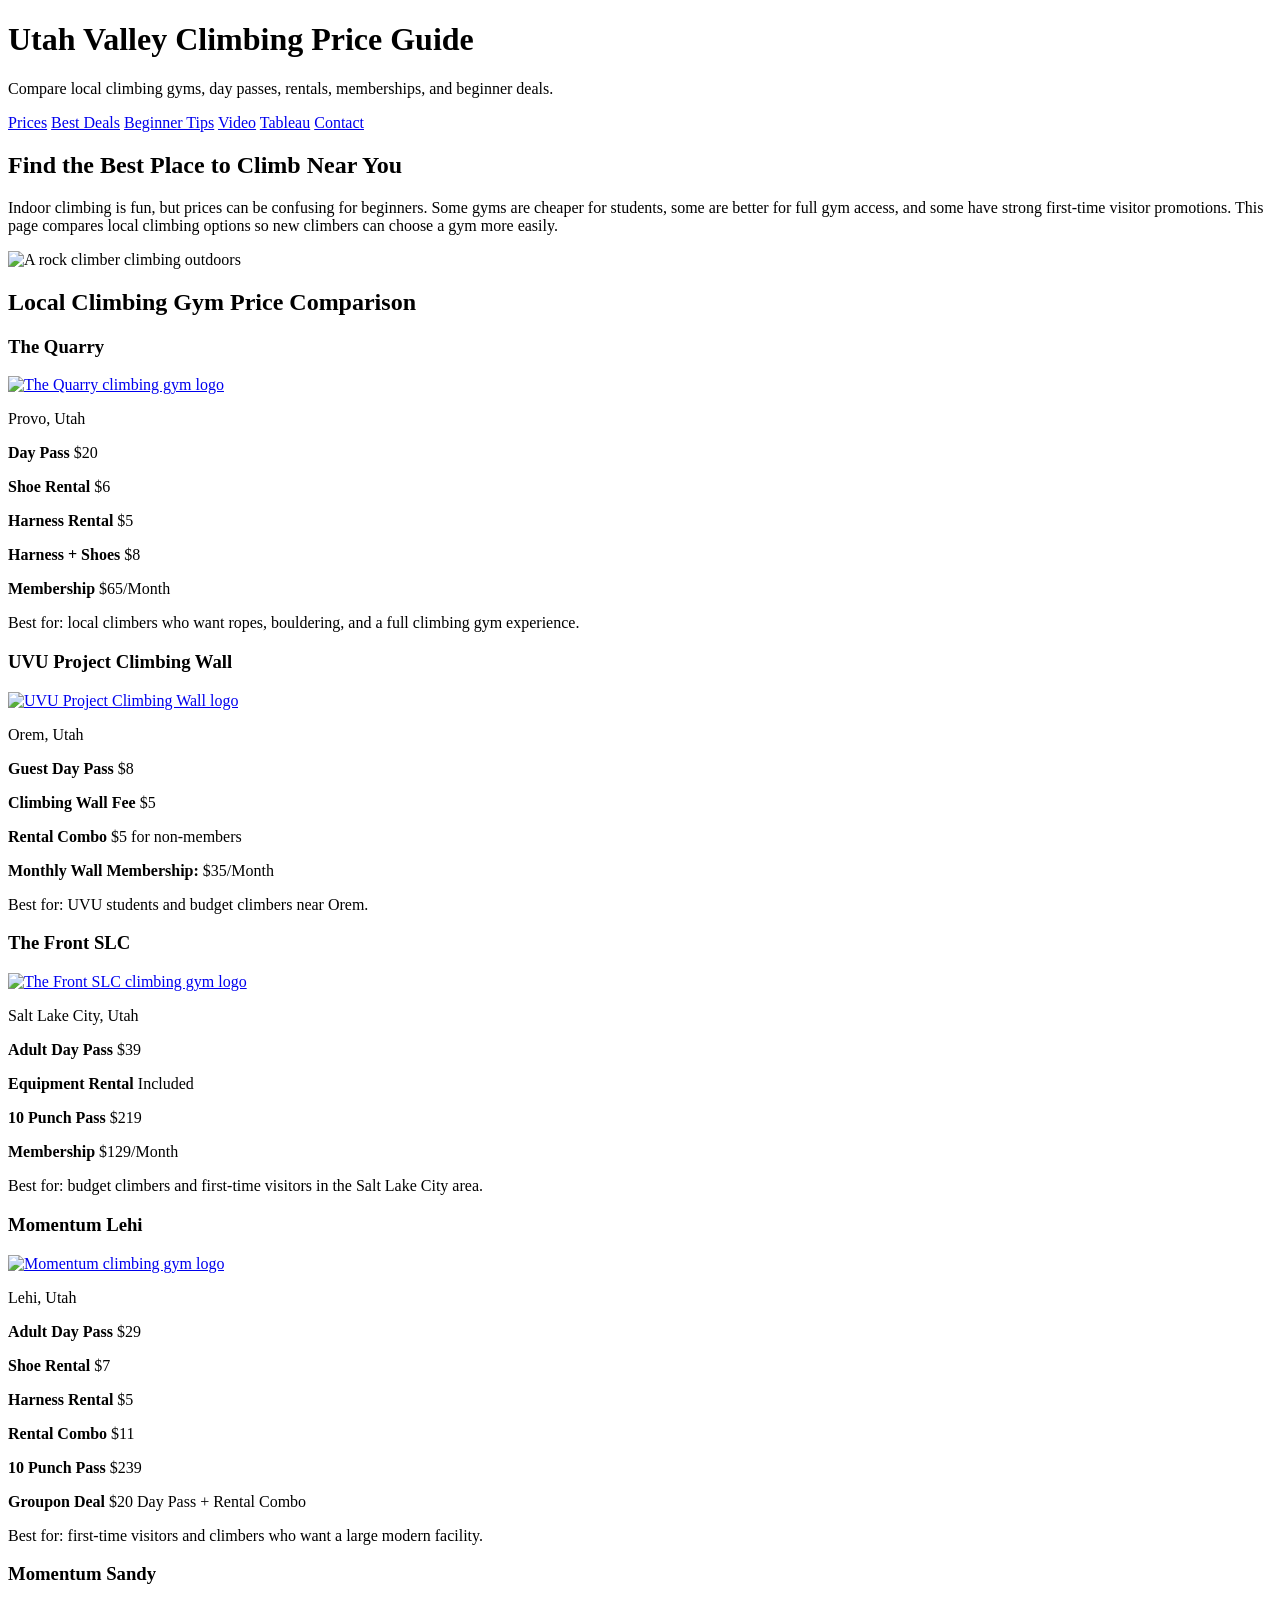
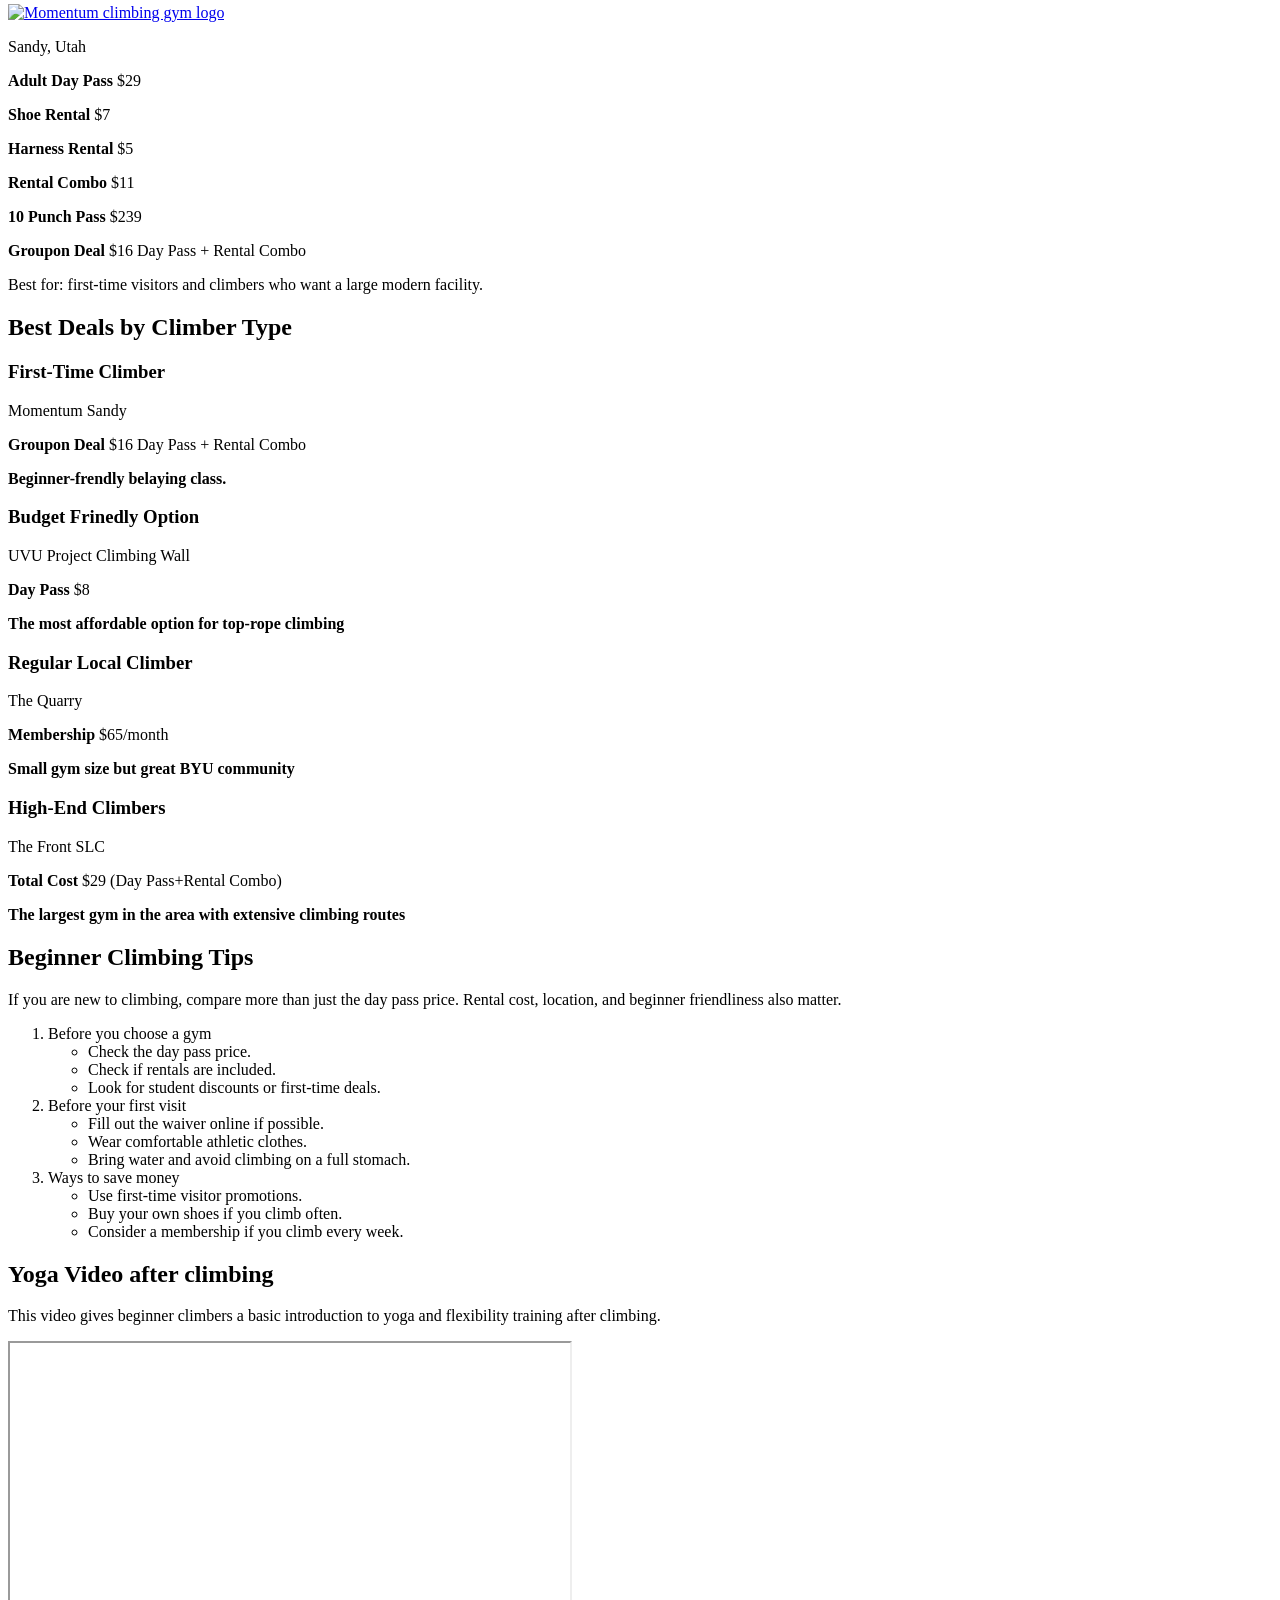
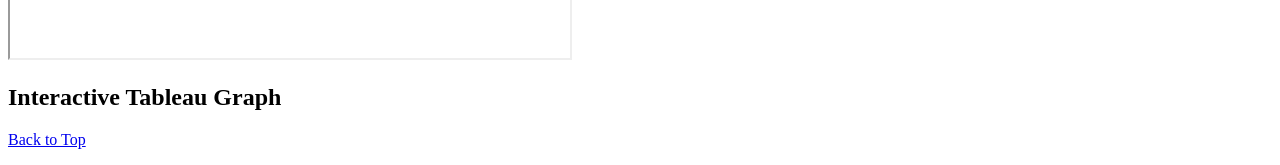
==== index.html @ 1f577024 "Add files via upload" ====
<!DOCTYPE html>
<html lang="en">
<head>
    <meta charset="UTF-8">
    <meta name="viewport" content="width=device-width, initial-scale=1.0">
    <title>Utah Valley Climbing Price Guide</title>
    <link rel="stylesheet" href="../Final Project/style/styles.css">
    <script type="module" src="https://public.tableau.com/javascripts/api/tableau.embedding.3.latest.min.js"></script>
</head>
<body id="top">
    <div class="header">
        <h1>Utah Valley Climbing Price Guide</h1>
        <p>Compare local climbing gyms, day passes, rentals, memberships, and beginner deals.</p>
        <nav>
            <a href="#prices">Prices</a>
            <a href="#deals">Best Deals</a>
            <a href="#tips">Beginner Tips</a>
            <a href="#video">Video</a>
            <a href="#tableau">Tableau</a>
            <a href="../Final Project/html/resume.html" target="_blank">Contact</a>
        </nav>
    </div>

    <div class="intro">
        <h2>Find the Best Place to Climb Near You</h2>
        <p>
            Indoor climbing is fun, but prices can be confusing for beginners. Some gyms are cheaper for students, some are better for full gym access, and some have strong first-time visitor promotions. This page compares local climbing options so new climbers can choose a gym more easily.
        </p>
        <img
            src="../Final Project/images/Climber.jpg"
            alt="A rock climber climbing outdoors"
            class="main-image"
        >
    </div>

    <div class="content-section" id="prices">
        <h2>Local Climbing Gym Price Comparison</h2>
        <div class="gym-grid">
            <div class="gym-card">
                <h3>The Quarry</h3>
                <a href="https://www.thequarry.com/" target="_blank" rel="noopener noreferrer">
                    <img src="images/thequarrylogo.png" alt="The Quarry climbing gym logo" class="gym-image">
                </a>
                <p class="location">Provo, Utah</p>
                <p><strong>Day Pass </strong> $20</p>
                <p><strong>Shoe Rental </strong> $6</p>
                <p><strong>Harness Rental </strong> $5</p>
                <p><strong>Harness + Shoes </strong> $8</p>
                <p><strong>Membership </strong> $65/Month</p>
                <p class="best-for">Best for: local climbers who want ropes, bouldering, and a full climbing gym experience.</p>
            </div>

            <div class="gym-card">
                <h3>UVU Project Climbing Wall</h3>
                <a href="https://www.uvu.edu/oac/climbing/index.html" target="_blank" rel="noopener noreferrer">
                    <img src="images/uvutheprojectlogo.png" alt="UVU Project Climbing Wall logo" class="gym-image">
                </a>
                <p class="location">Orem, Utah</p>
                <p><strong>Guest Day Pass </strong> $8</p>
                <p><strong>Climbing Wall Fee </strong> $5</p>
                <p><strong>Rental Combo </strong> $5 for non-members</p>
                <p><strong>Monthly Wall Membership:</strong> $35/Month</p>
                <p class="best-for">Best for: UVU students and budget climbers near Orem.</p>
            </div>

            
            <div class="gym-card">
                <h3>The Front SLC</h3>
                <a href="https://www.thefrontslc.com/" target="_blank" rel="noopener noreferrer">
                    <img src="images/thefrontlogo.png" alt="The Front SLC climbing gym logo" class="gym-image">
                </a>
                <p class="location">Salt Lake City, Utah</p>
                <p><strong>Adult Day Pass </strong> $39</p>
                <p><strong>Equipment Rental </strong> Included</p>
                <p><strong>10 Punch Pass </strong> $219</p>
                <p><strong>Membership </strong> $129/Month</p>
                <p class="best-for">Best for: budget climbers and first-time visitors in the Salt Lake City area.</p>
            </div>

            <div class="gym-card">
                <h3>Momentum Lehi</h3>
                <a href="https://www.momentumclimbing.com/locations/lehi/" target="_blank" rel="noopener noreferrer">
                    <img src="images/Momentum Logo.png" alt="Momentum climbing gym logo" class="gym-image">
                </a>
                <p class="location">Lehi, Utah</p>
                <p><strong>Adult Day Pass </strong> $29</p>
                <p><strong>Shoe Rental </strong> $7</p>
                <p><strong>Harness Rental </strong> $5</p>
                <p><strong>Rental Combo </strong> $11</p>
                <p><strong>10 Punch Pass </strong> $239</p>
                <p><strong>Groupon Deal </strong> $20 Day Pass + Rental Combo</p>
                <p class="best-for">Best for: first-time visitors and climbers who want a large modern facility.</p>
            </div>

            <div class="gym-card">
                <h3>Momentum Sandy</h3>
                <a href="https://www.momentumclimbing.com/locations/sandy/" target="_blank" rel="noopener noreferrer">
                    <img src="images/Momentum Logo.png" alt="Momentum climbing gym logo" class="gym-image">
                </a>
                <p class="location">Sandy, Utah</p>
                <p><strong>Adult Day Pass </strong> $29</p>
                <p><strong>Shoe Rental </strong> $7</p>
                <p><strong>Harness Rental </strong> $5</p>
                <p><strong>Rental Combo </strong> $11</p>
                <p><strong>10 Punch Pass </strong> $239</p>
                <p><strong>Groupon Deal </strong> $16 Day Pass + Rental Combo</p>
                <p class="best-for">Best for: first-time visitors and climbers who want a large modern facility.</p>
            </div>
        </div>
    </div>

    <div class="content-section" id="deals">
        <h2>Best Deals by Climber Type</h2>
        <div class="deals-grid">
            <div class="gym-card">
                <h3>First-Time Climber</h3>
                <p class="location">Momentum Sandy</p>
                <p><strong>Groupon Deal </strong> $16 Day Pass + Rental Combo</p>
                <p class ="best-for"><strong>Beginner-frendly belaying class.</strong> </p>
            </div>

            <div class="gym-card">
                <h3>Budget Frinedly Option</h3>
                <p class="location">UVU Project Climbing Wall</p>
                <p><strong>Day Pass </strong> $8</p>
                <p class ="best-for"><strong>The most affordable option for top-rope climbing</strong> </p>
            </div>

            <div class="gym-card">
                <h3>Regular Local Climber</h3>
                <p class="location">The Quarry</p>
                <p><strong>Membership </strong> $65/month</p>
                <p class ="best-for"><strong>Small gym size but great BYU community</strong> </p>
            </div>

            <div class="gym-card">
                <h3>High-End Climbers</h3>
                <p class="location">The Front SLC</p>
                <p><strong>Total Cost </strong> $29 (Day Pass+Rental Combo)</p>
                <p class ="best-for"><strong>The largest gym in the area with extensive climbing routes</strong> </p>
            </div>
        </div>
    </div>

    <div class="content-section" id="tips">
        <h2>Beginner Climbing Tips</h2>
        <p>
            If you are new to climbing, compare more than just the day pass price. Rental cost, location, and beginner friendliness also matter.
        </p>
        <ol>
            <li>Before you choose a gym
                <ul>
                    <li>Check the day pass price.</li>
                    <li>Check if rentals are included.</li>
                    <li>Look for student discounts or first-time deals.</li>
                </ul>
            </li>
            <li>Before your first visit
                <ul>
                    <li>Fill out the waiver online if possible.</li>
                    <li>Wear comfortable athletic clothes.</li>
                    <li>Bring water and avoid climbing on a full stomach.</li>
                </ul>
            </li>
            <li>Ways to save money
                <ul>
                    <li>Use first-time visitor promotions.</li>
                    <li>Buy your own shoes if you climb often.</li>
                    <li>Consider a membership if you climb every week.</li>
                </ul>
            </li>
        </ol>
    </div>

    <div class="content-section" id="video">
        <h2>Yoga Video after climbing</h2>
        <p>
            This video gives beginner climbers a basic introduction to yoga and flexibility training after climbing.
        </p>
        <div class="video-box">
            <iframe
                width="560"
                height="315"
                src="https://www.youtube.com/watch?v=6Dem3-OupYQ"
                title="Beginner climbing movement guide"
                allowfullscreen>
            </iframe>
        </div>
    </div>

    <div class="content-section" id="tableau">
        <h2>Interactive Tableau Graph</h2>
        <tableau-viz
            id="tableauViz"
            src="https://public.tableau.com/views/Superstore_embedded_800x800/Overview"
            width="100%"
            height="650"
            toolbar="bottom"
            hide-tabs>
        </tableau-viz>
    </div>
    <div class="footer">
        <p><a href="#top">Back to Top</a></p>
    </div>
</body>
</html>
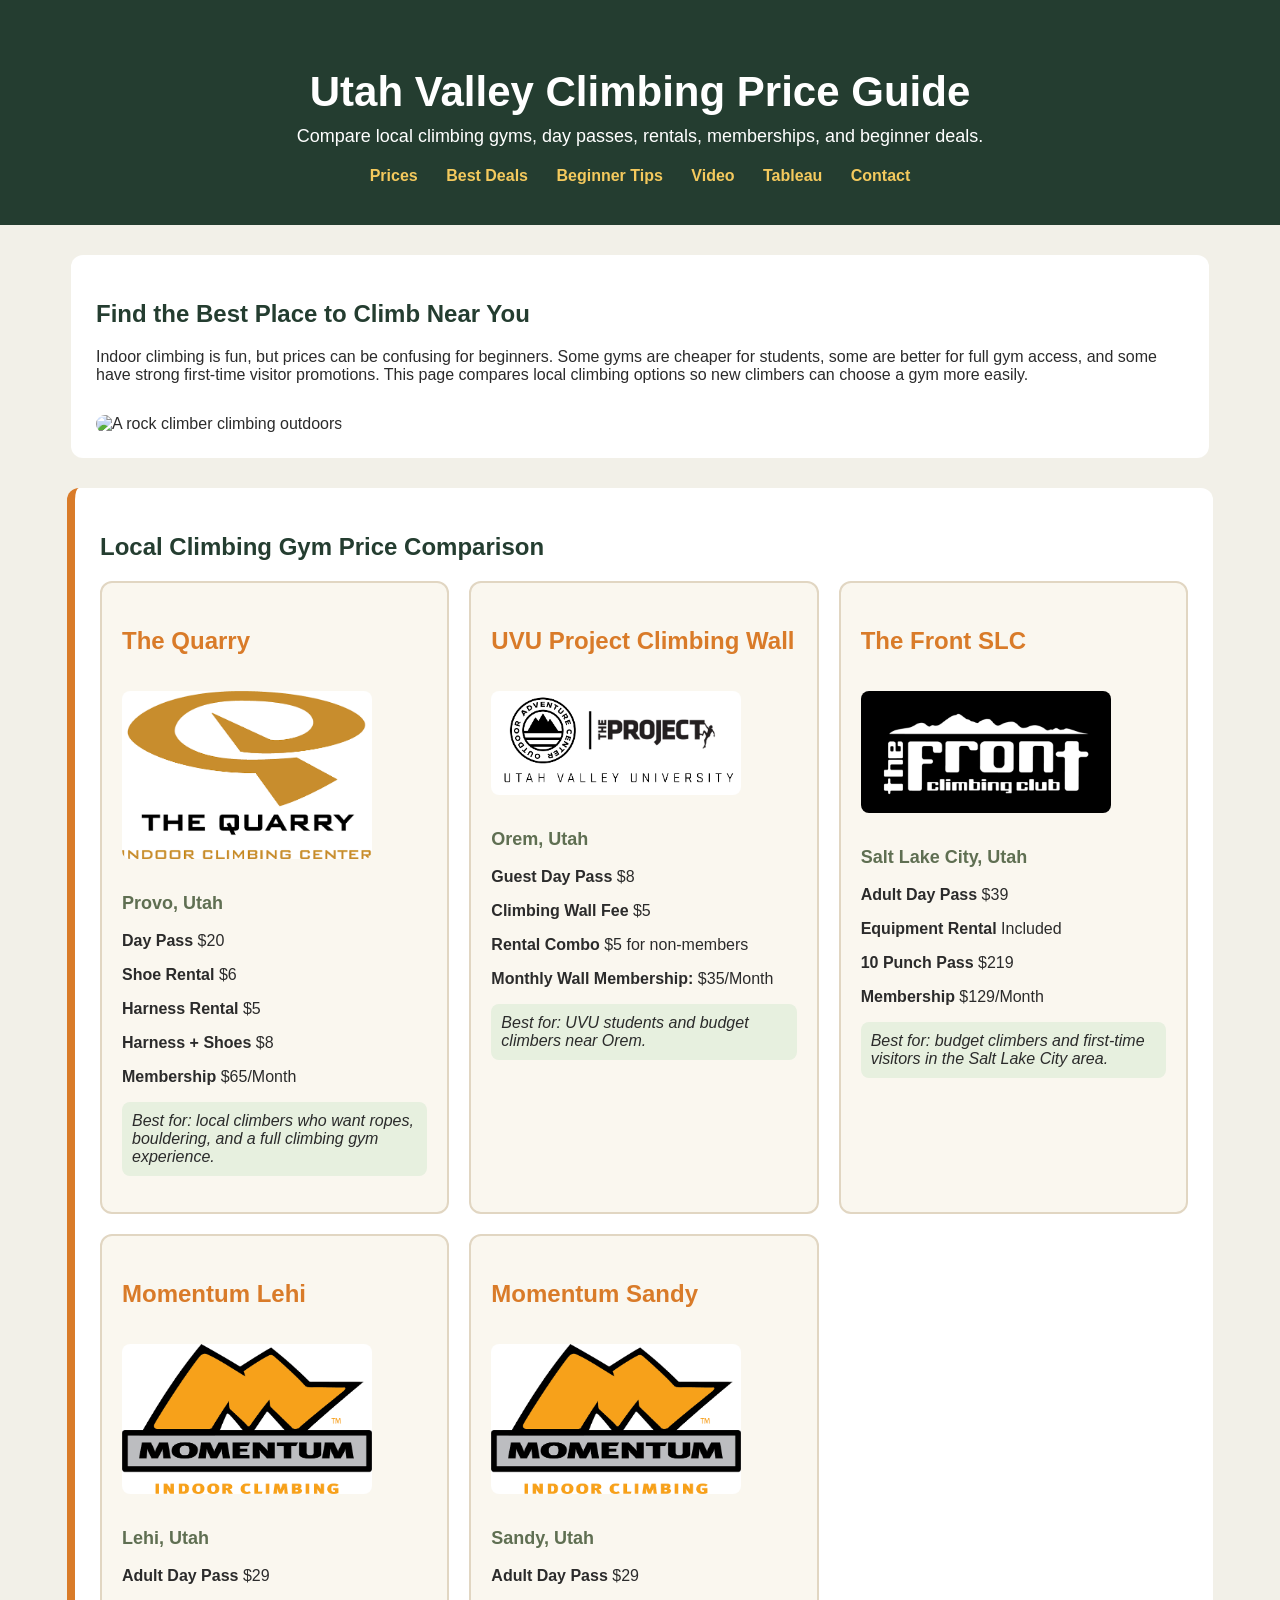
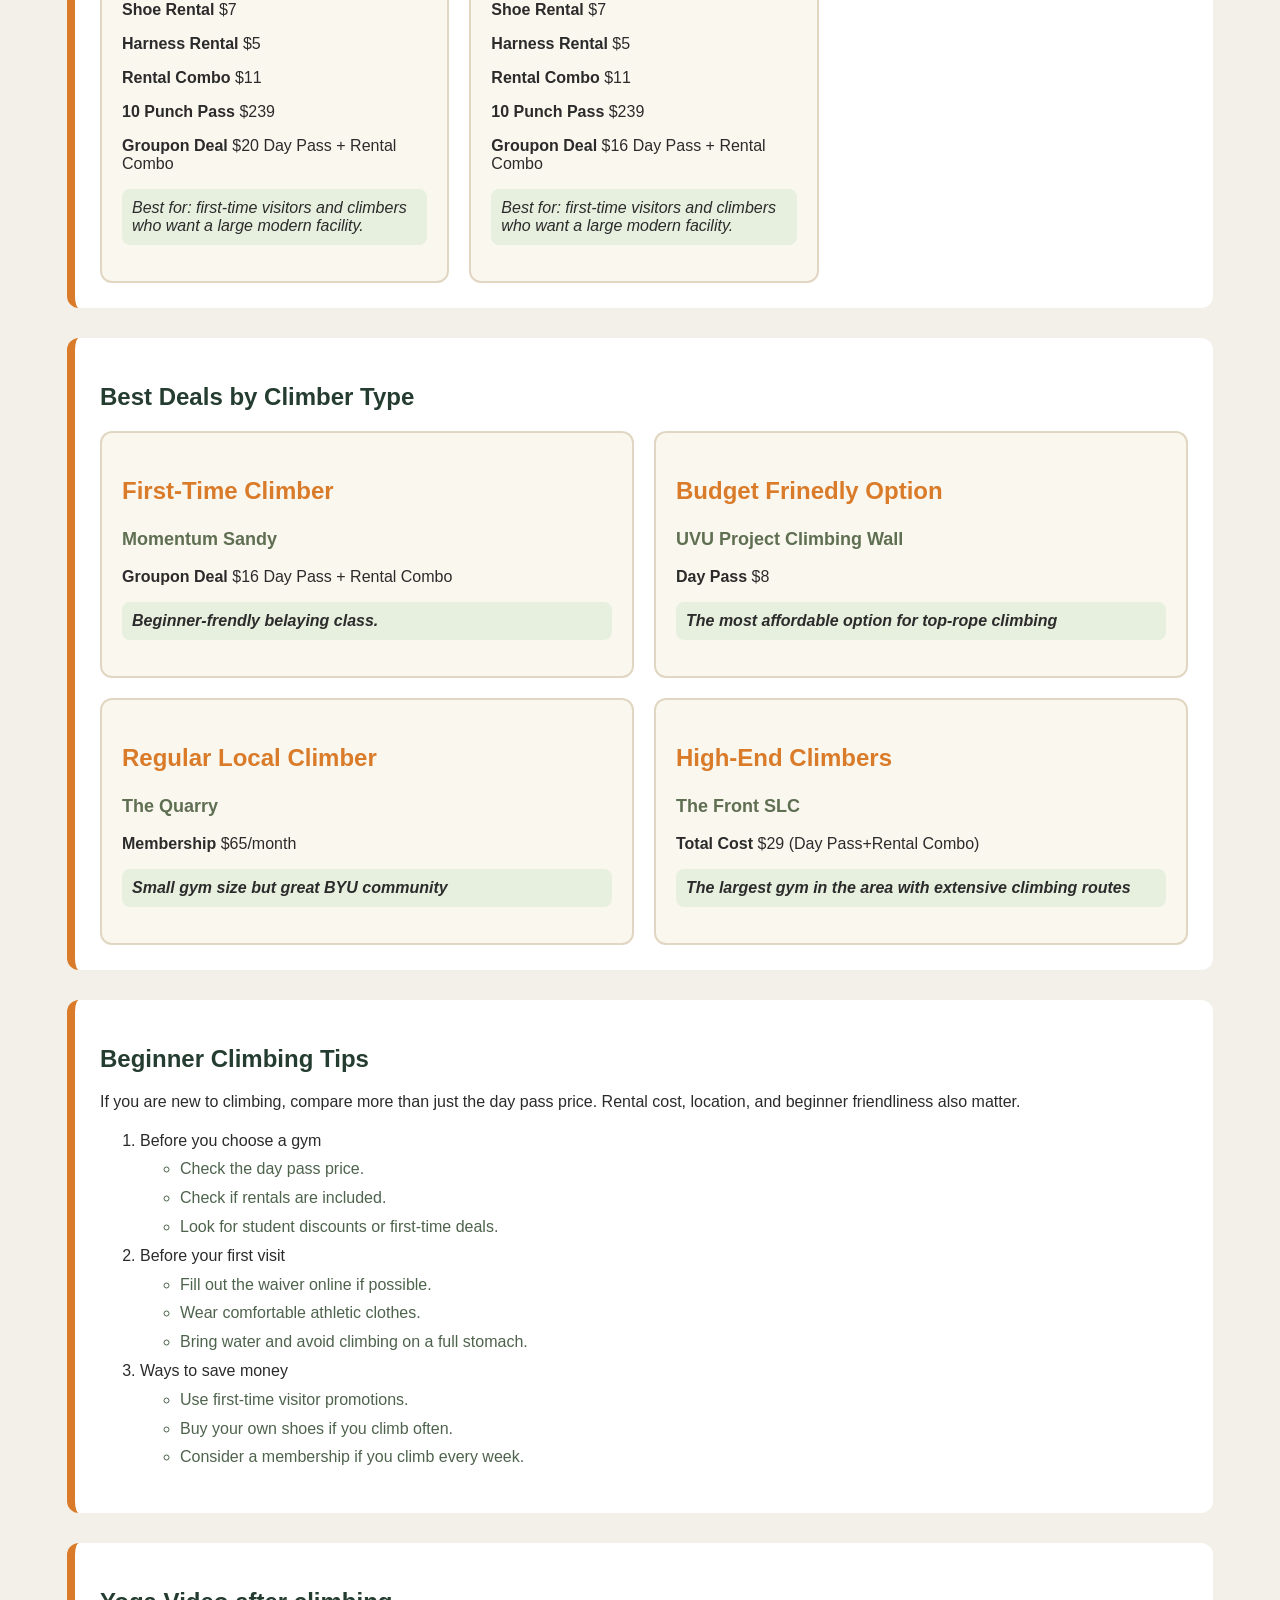
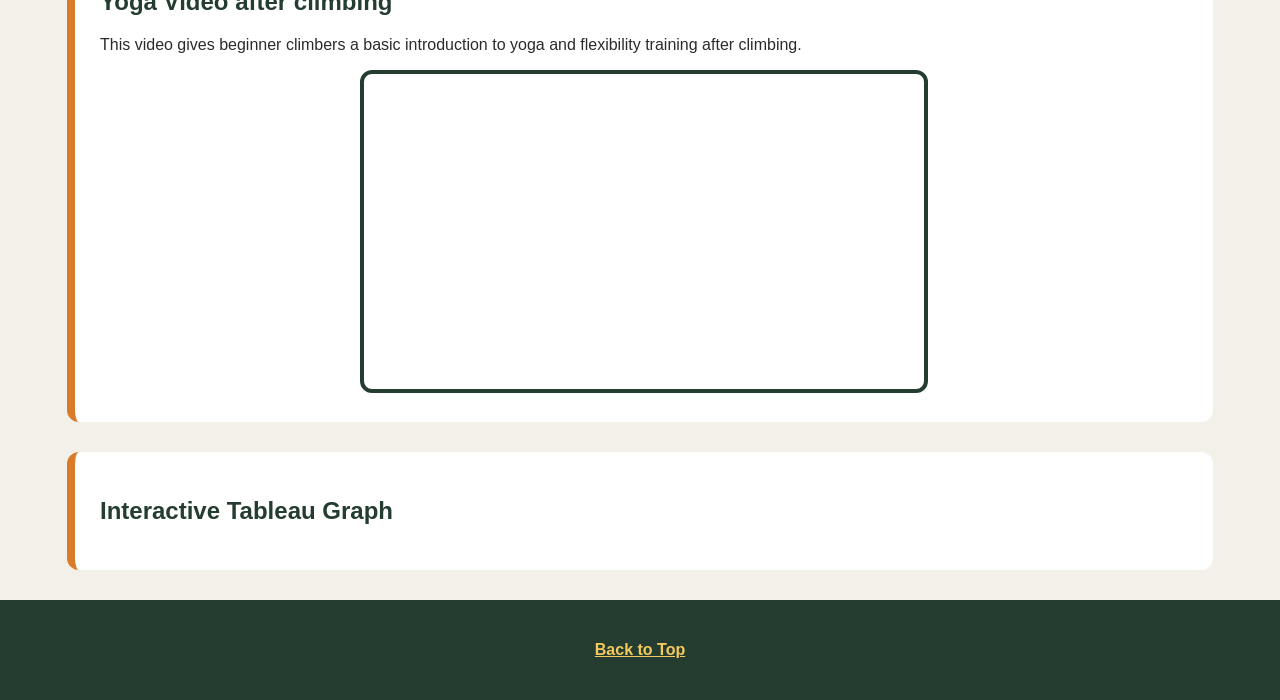
==== commit 00733ac2: "Update stylesheet and image paths in index.html" ====
--- a/index.html
+++ b/index.html
@@ -4,7 +4,7 @@
     <meta charset="UTF-8">
     <meta name="viewport" content="width=device-width, initial-scale=1.0">
     <title>Utah Valley Climbing Price Guide</title>
-    <link rel="stylesheet" href="../Final Project/style/styles.css">
+    <link rel="stylesheet" href="styles.css">
     <script type="module" src="https://public.tableau.com/javascripts/api/tableau.embedding.3.latest.min.js"></script>
 </head>
 <body id="top">
@@ -39,7 +39,7 @@
             <div class="gym-card">
                 <h3>The Quarry</h3>
                 <a href="https://www.thequarry.com/" target="_blank" rel="noopener noreferrer">
-                    <img src="images/thequarrylogo.png" alt="The Quarry climbing gym logo" class="gym-image">
+                    <img src="thequarrylogo.png" alt="The Quarry climbing gym logo" class="gym-image">
                 </a>
                 <p class="location">Provo, Utah</p>
                 <p><strong>Day Pass </strong> $20</p>
@@ -53,7 +53,7 @@
             <div class="gym-card">
                 <h3>UVU Project Climbing Wall</h3>
                 <a href="https://www.uvu.edu/oac/climbing/index.html" target="_blank" rel="noopener noreferrer">
-                    <img src="images/uvutheprojectlogo.png" alt="UVU Project Climbing Wall logo" class="gym-image">
+                    <img src="uvutheprojectlogo.png" alt="UVU Project Climbing Wall logo" class="gym-image">
                 </a>
                 <p class="location">Orem, Utah</p>
                 <p><strong>Guest Day Pass </strong> $8</p>
@@ -67,7 +67,7 @@
             <div class="gym-card">
                 <h3>The Front SLC</h3>
                 <a href="https://www.thefrontslc.com/" target="_blank" rel="noopener noreferrer">
-                    <img src="images/thefrontlogo.png" alt="The Front SLC climbing gym logo" class="gym-image">
+                    <img src="thefrontlogo.png" alt="The Front SLC climbing gym logo" class="gym-image">
                 </a>
                 <p class="location">Salt Lake City, Utah</p>
                 <p><strong>Adult Day Pass </strong> $39</p>
@@ -80,7 +80,7 @@
             <div class="gym-card">
                 <h3>Momentum Lehi</h3>
                 <a href="https://www.momentumclimbing.com/locations/lehi/" target="_blank" rel="noopener noreferrer">
-                    <img src="images/Momentum Logo.png" alt="Momentum climbing gym logo" class="gym-image">
+                    <img src="Momentum Logo.png" alt="Momentum climbing gym logo" class="gym-image">
                 </a>
                 <p class="location">Lehi, Utah</p>
                 <p><strong>Adult Day Pass </strong> $29</p>
@@ -95,7 +95,7 @@
             <div class="gym-card">
                 <h3>Momentum Sandy</h3>
                 <a href="https://www.momentumclimbing.com/locations/sandy/" target="_blank" rel="noopener noreferrer">
-                    <img src="images/Momentum Logo.png" alt="Momentum climbing gym logo" class="gym-image">
+                    <img src="Momentum Logo.png" alt="Momentum climbing gym logo" class="gym-image">
                 </a>
                 <p class="location">Sandy, Utah</p>
                 <p><strong>Adult Day Pass </strong> $29</p>
--- a/styles.css
+++ b/styles.css
@@ -0,0 +1,211 @@
+body {
+    background-color: #f2f0e8;
+    font-family: 'Segoe UI', Tahoma, Geneva, Verdana, sans-serif;
+    font-weight: 400;
+    color: #2b2b2b;
+    margin: 0;
+    padding: 0;
+}
+
+.header {
+    background-color: #243d30;
+    color: white;
+    text-align: center;
+    padding: 40px 20px;
+}
+
+.header h1 {
+    font-family: 'Segoe UI', Tahoma, Geneva, Verdana, sans-serif;
+    font-weight: 700;
+    font-size: 42px;
+    margin-bottom: 10px;
+}
+
+.header p {
+    font-size: 18px;
+    max-width: 850px;
+    margin: 0 auto;
+}
+
+nav {
+    margin-top: 20px;
+}
+
+nav a {
+    color: #f4c95d;
+    text-decoration: none;
+    margin: 0 12px;
+    font-weight: bold;
+}
+
+nav a:hover {
+    color: white;
+    text-decoration: underline;
+}
+
+.intro {
+    background-color: white;
+    width: 85%;
+    margin: 30px auto;
+    padding: 25px;
+    border-radius: 12px;
+}
+
+.intro h2 {
+    color: #243d30;
+    font-family: 'Segoe UI', Tahoma, Geneva, Verdana, sans-serif;
+    font-weight: 700;
+}
+
+.main-image {
+    width: 100%;
+    max-height: 420px;
+    object-fit: cover;
+    border-radius: 12px;
+    margin-top: 15px;
+}
+
+.content-section {
+    background-color: white;
+    width: 85%;
+    margin: 30px auto;
+    padding: 25px;
+    border-radius: 12px;
+    border-left: 8px solid #d97b29;
+}
+
+.content-section h2 {
+    color: #243d30;
+    font-family: 'Segoe UI', Tahoma, Geneva, Verdana, sans-serif;
+    font-weight: 700;
+}
+
+.gym-grid {
+    display: grid;
+    grid-template-columns: repeat(3, 1fr);
+    gap: 20px;
+}
+
+.deals-grid {
+    display: grid;
+    grid-template-columns: repeat(2, 1fr);
+    gap: 20px;
+}
+.gym-card {
+    background-color: #faf7ef;
+    border: 2px solid #e1d6c2;
+    border-radius: 12px;
+    padding: 20px;
+    flex: 1;
+    min-width: 240px;
+}
+
+.gym-card h3 {
+    color: #d97b29;
+    font-family: 'Segoe UI', Tahoma, Geneva, Verdana, sans-serif;
+    font-weight: 700;
+    font-size: 24px;
+}
+
+.location {
+    color: #5f6f52;
+    font-weight: bold;
+    font-size: 18px;
+}
+
+.best-for {
+    background-color: #e7f0df;
+    padding: 10px;
+    border-radius: 8px;
+    font-style: italic;
+}
+
+.gym-image {
+    width: 100%;
+    max-width: 250px;
+    height: auto;
+    margin: 12px 0;
+    border-radius: 8px;
+    object-fit: contain;
+}
+
+table {
+    width: 100%;
+    border-collapse: collapse;
+    margin-top: 15px;
+}
+
+th {
+    background-color: #243d30;
+    color: white;
+    padding: 12px;
+}
+
+td {
+    border: 1px solid #cccccc;
+    padding: 12px;
+}
+
+tr:nth-child(even) {
+    background-color: #f7f3ea;
+}
+
+ol {
+    line-height: 1.8;
+}
+
+ul {
+    color: #4e634c;
+}
+
+.video-box {
+    text-align: center;
+}
+
+.video-box iframe {
+    max-width: 100%;
+    border: 4px solid #243d30;
+    border-radius: 12px;
+}
+
+a {
+    color: #b95f14;
+}
+
+a:hover {
+    color: #243d30;
+}
+
+.footer {
+    background-color: #243d30;
+    color: white;
+    text-align: center;
+    padding: 25px;
+    margin-top: 30px;
+}
+
+.footer a {
+    color: #f4c95d;
+    font-weight: bold;
+}
+
+@media (max-width: 700px) {
+    .header h1 {
+        font-size: 32px;
+    }
+
+    nav a {
+        display: inline-block;
+        margin: 8px;
+    }
+
+    .intro,
+    .content-section {
+        width: 88%;
+        padding: 18px;
+    }
+
+    table {
+        font-size: 14px;
+    }
+}
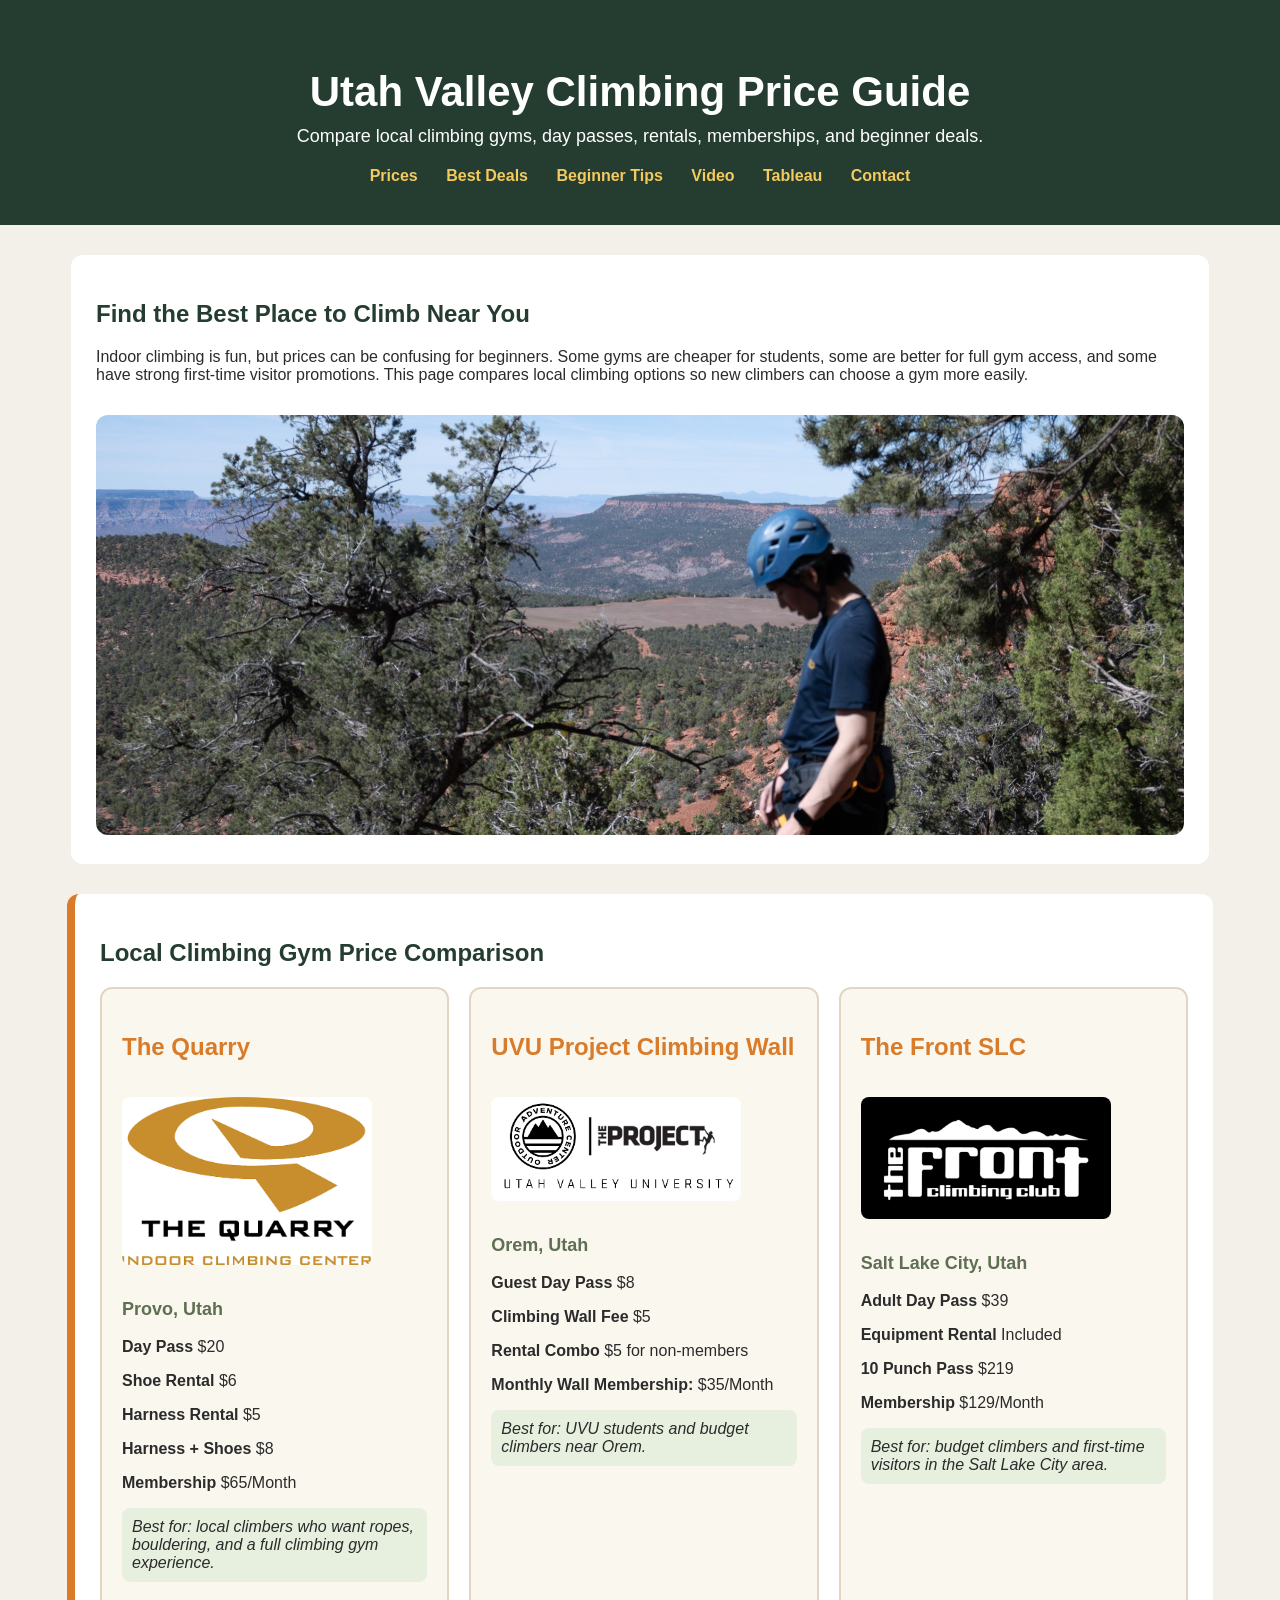
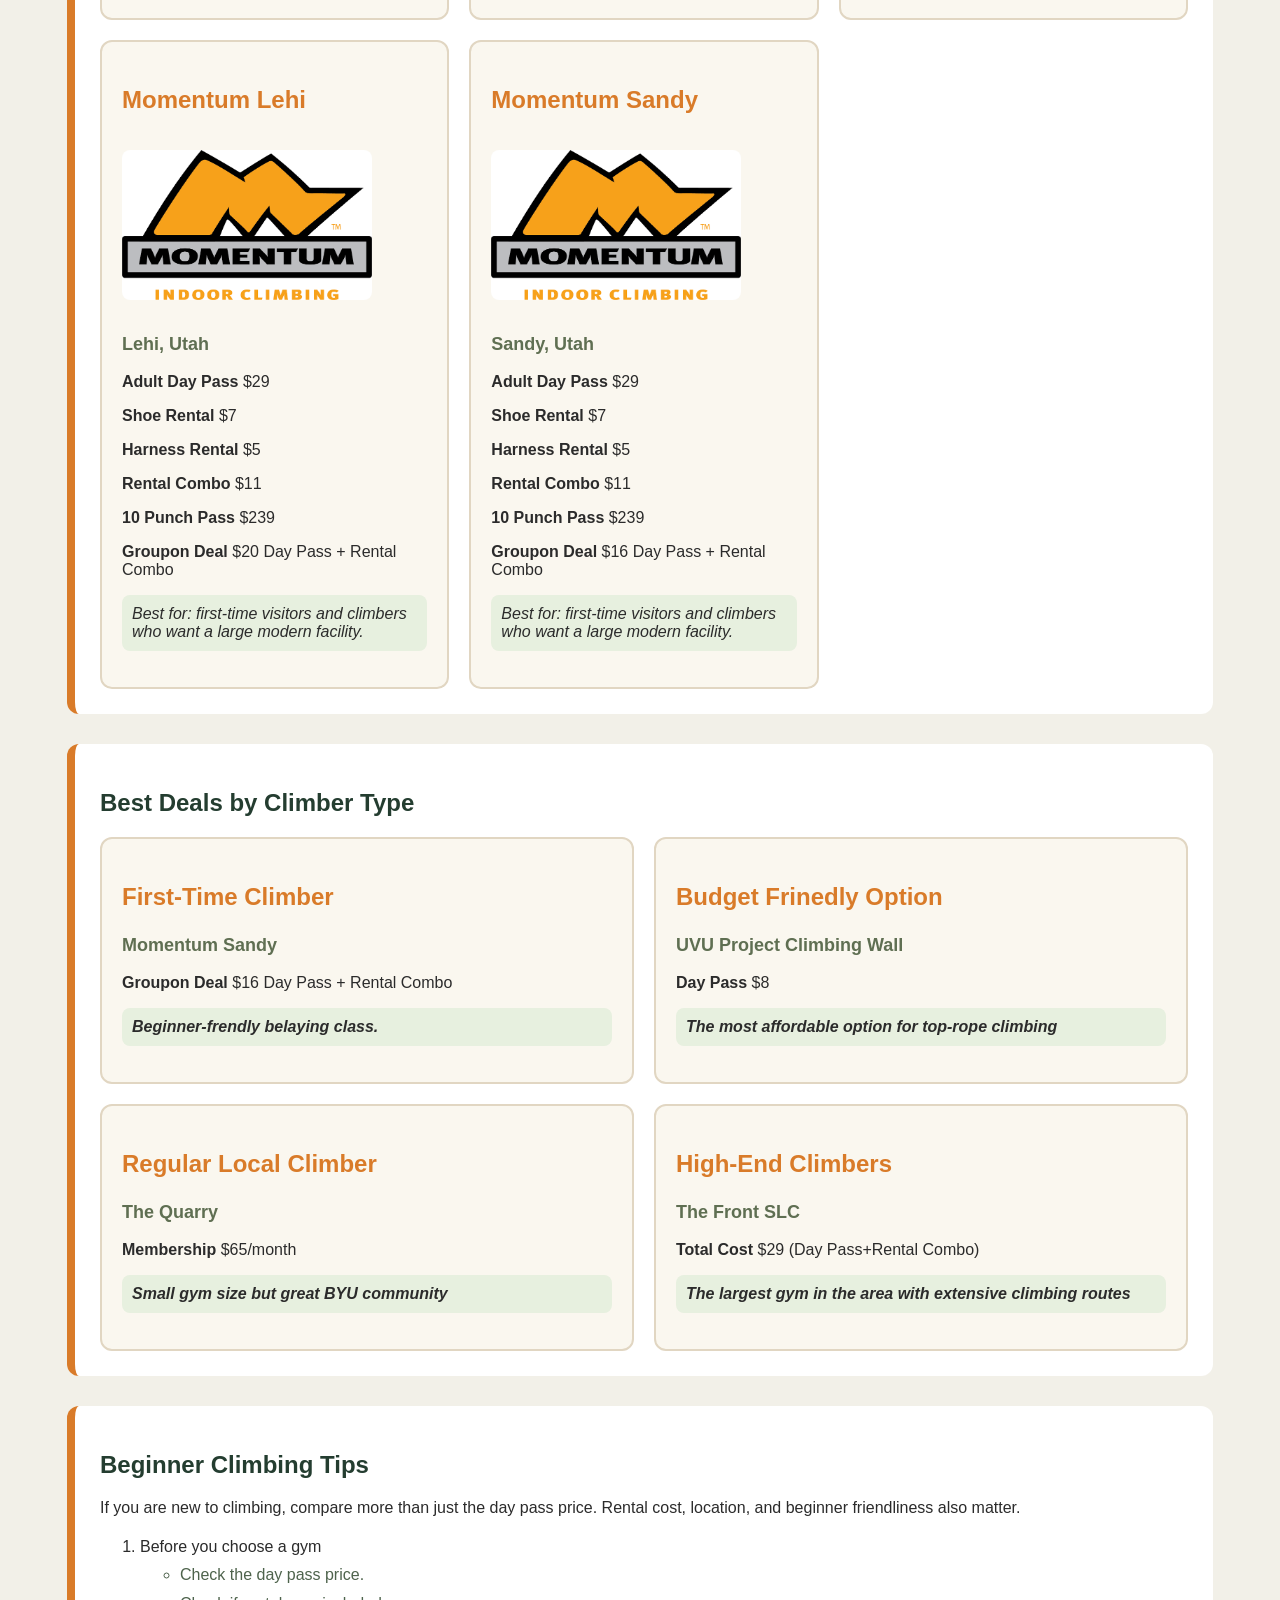
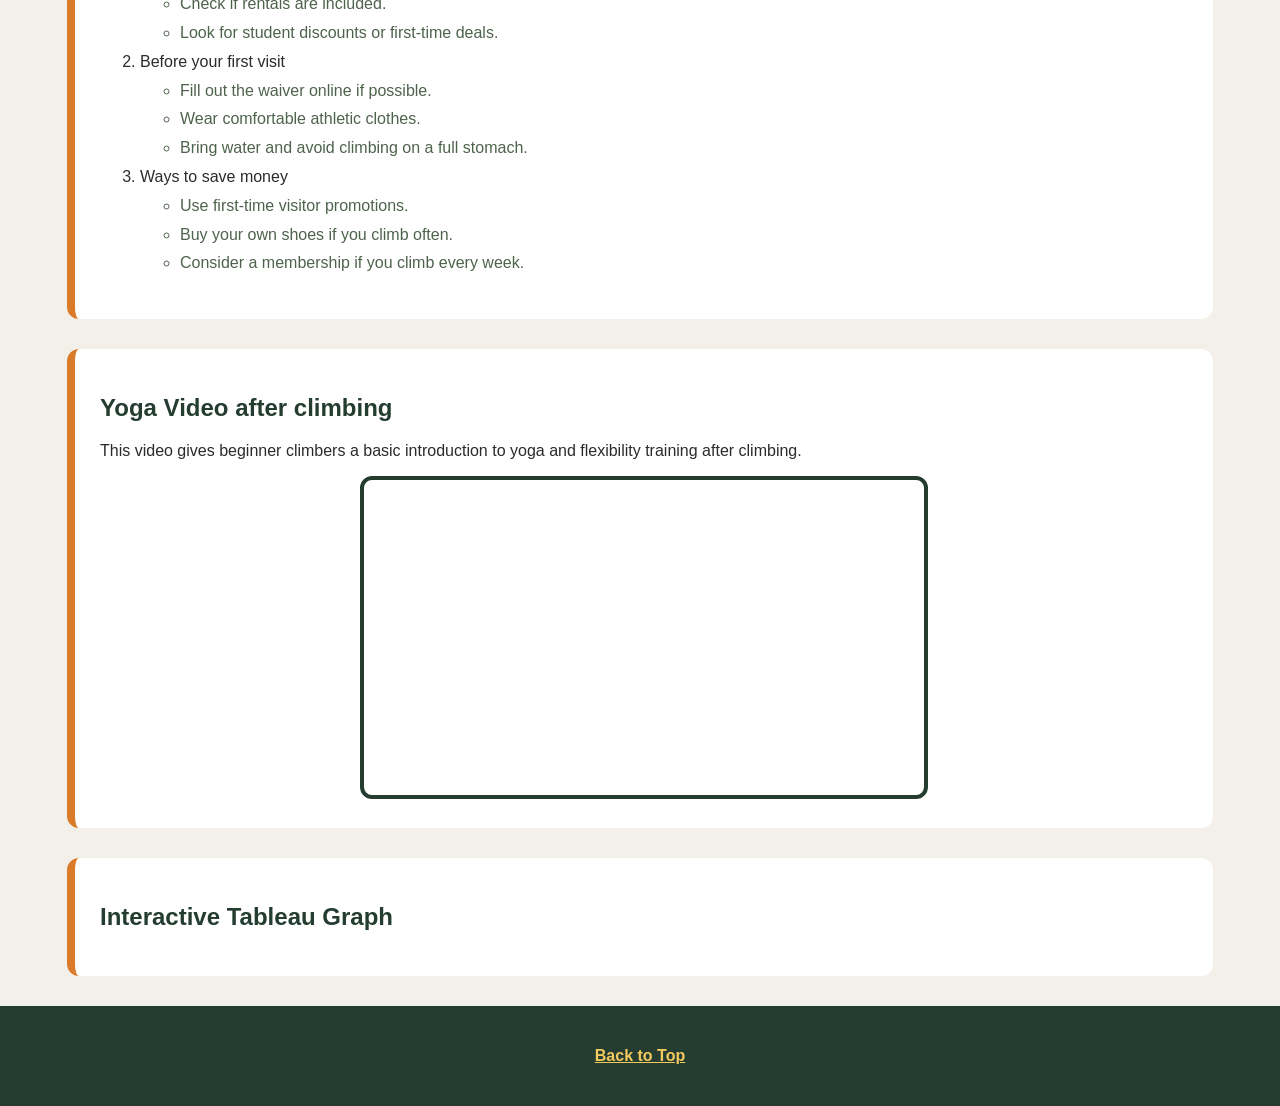
==== commit e5c5d630: "Update image source path in index.html" ====
--- a/index.html
+++ b/index.html
@@ -27,7 +27,7 @@
             Indoor climbing is fun, but prices can be confusing for beginners. Some gyms are cheaper for students, some are better for full gym access, and some have strong first-time visitor promotions. This page compares local climbing options so new climbers can choose a gym more easily.
         </p>
         <img
-            src="../Final Project/images/Climber.jpg"
+            src="Climber.jpg"
             alt="A rock climber climbing outdoors"
             class="main-image"
         >
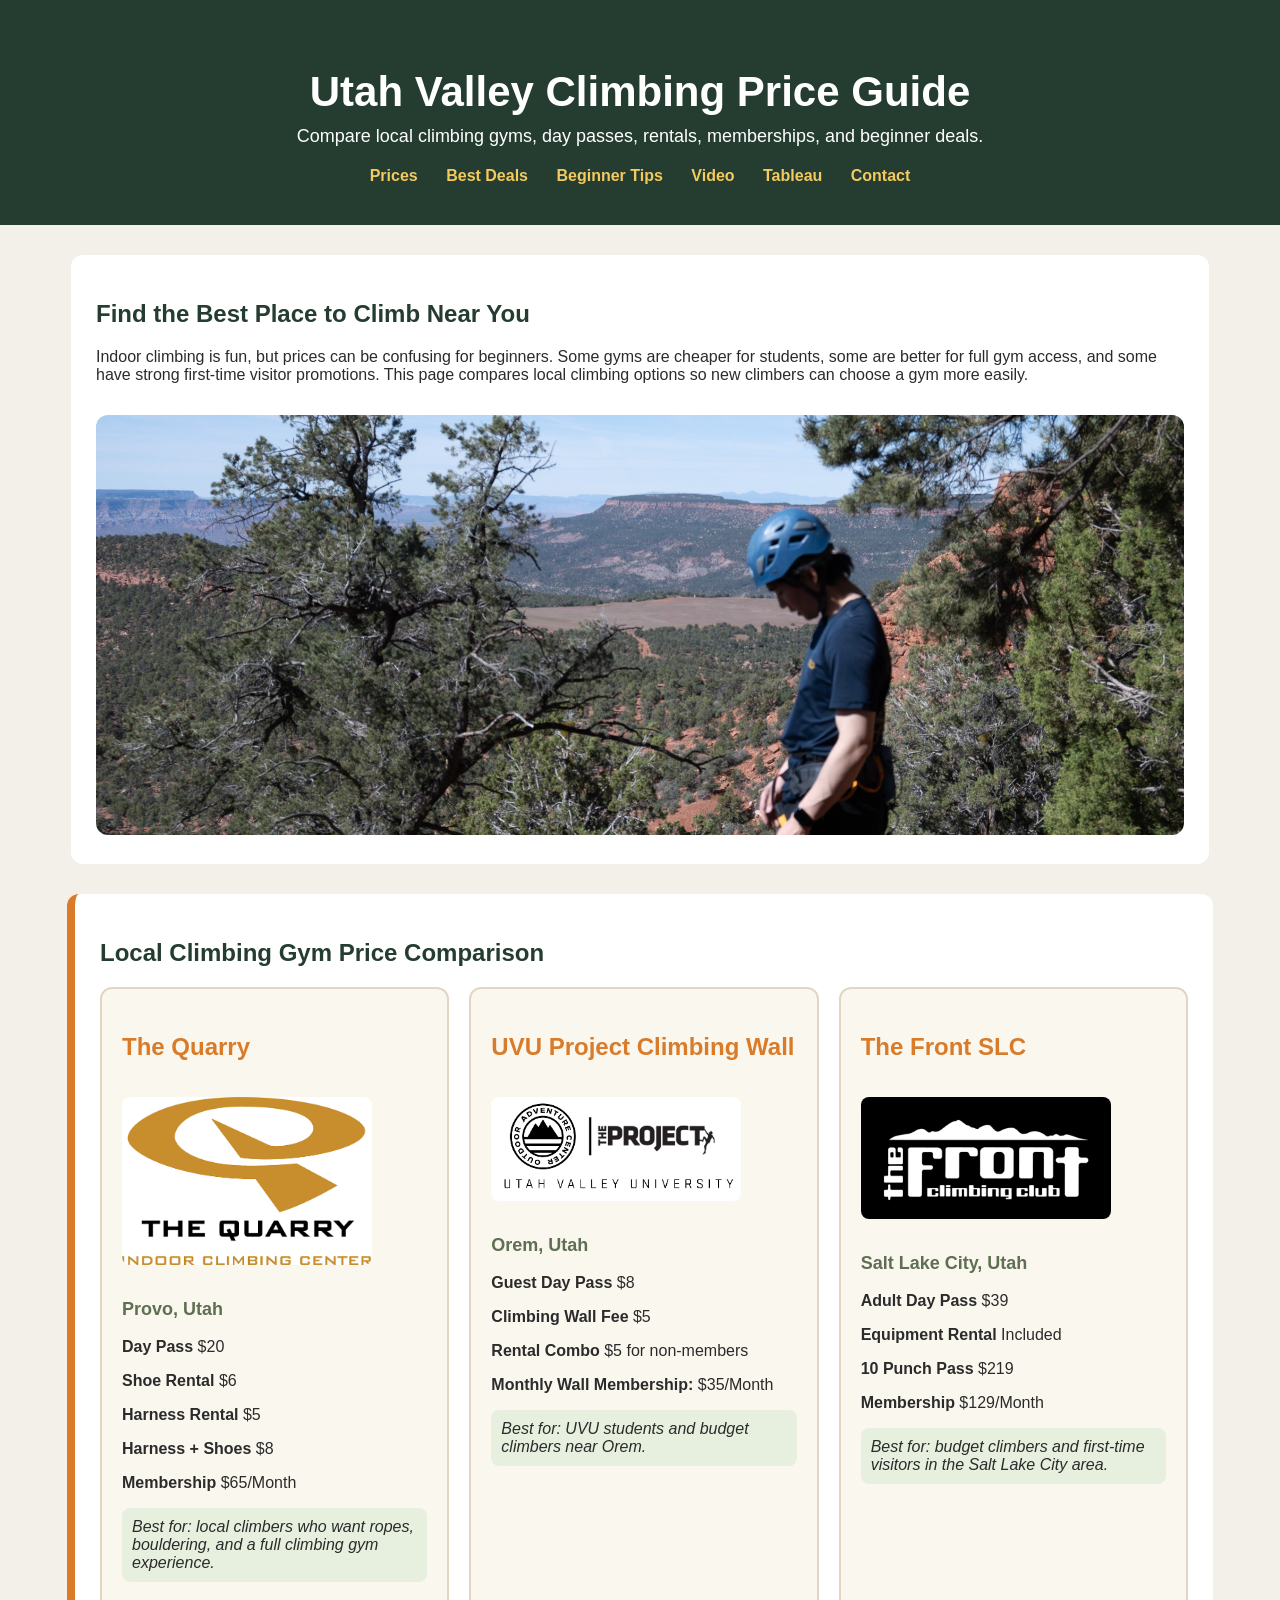
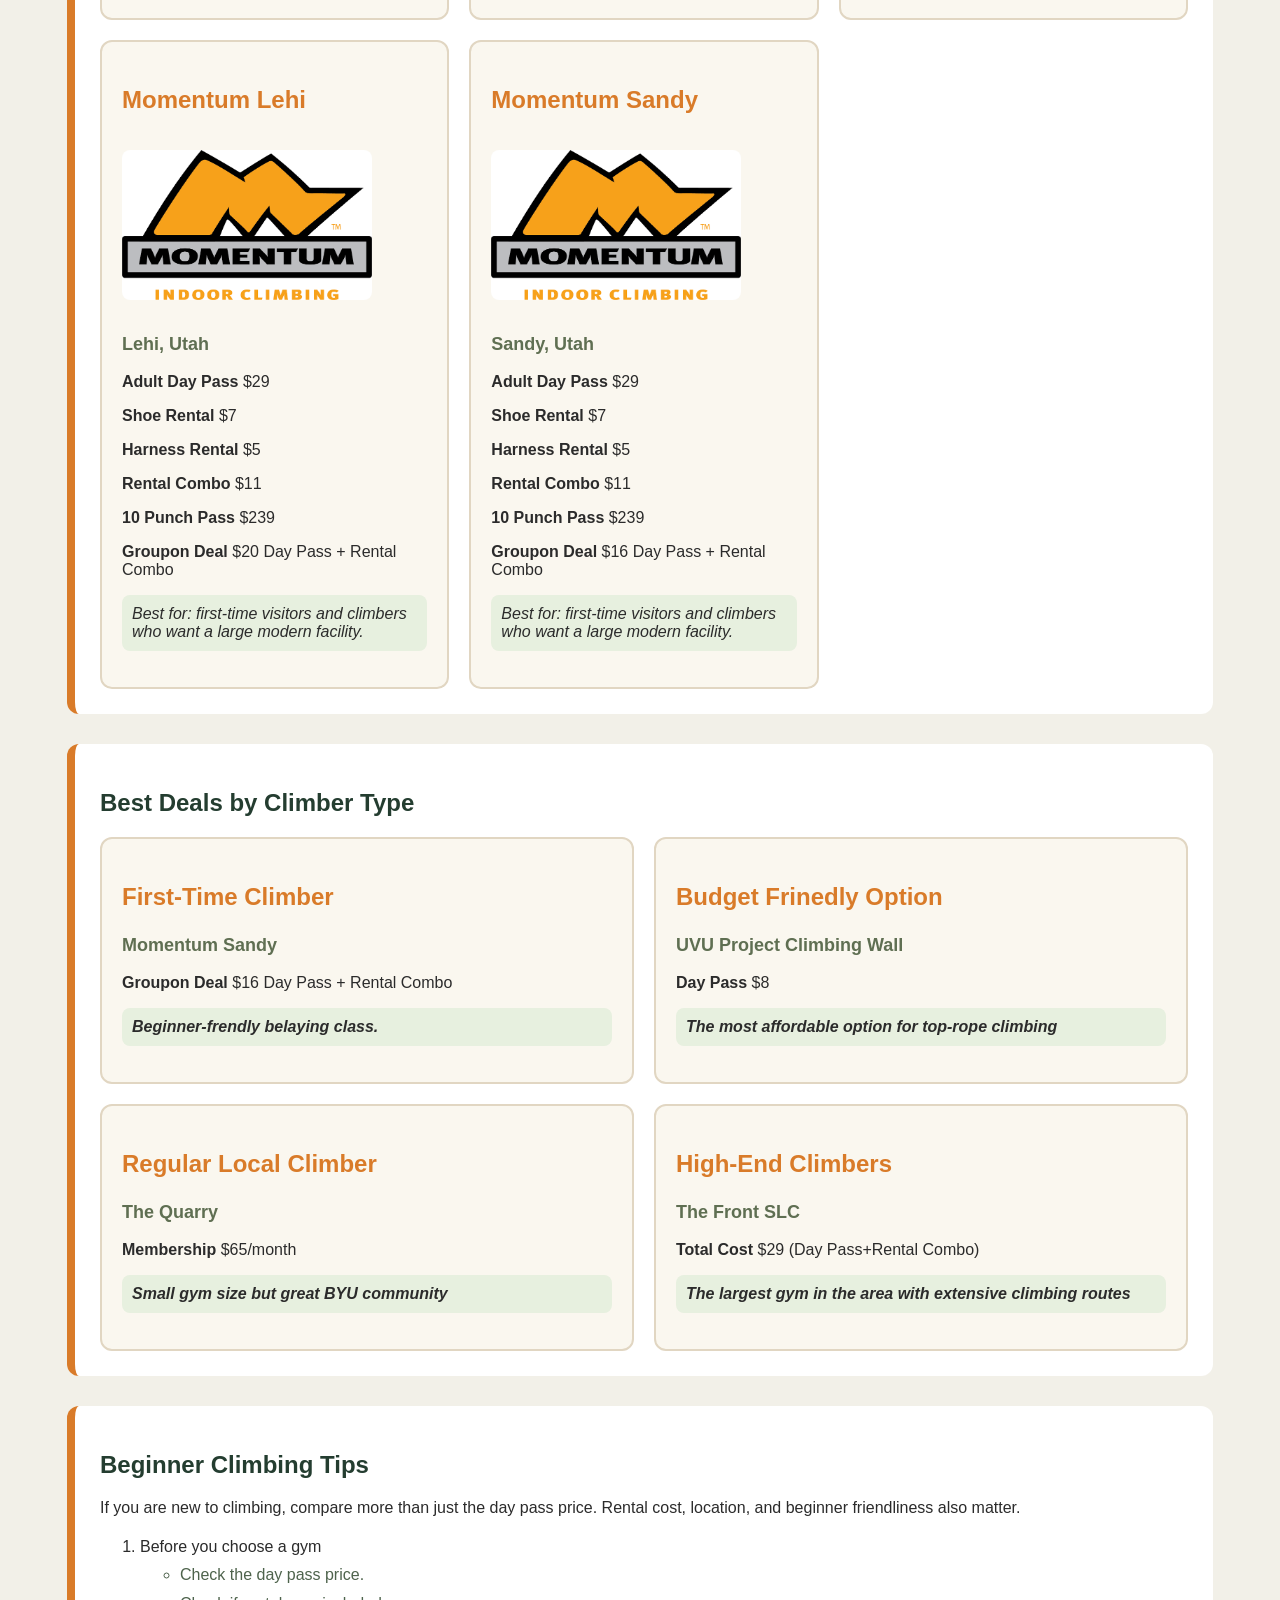
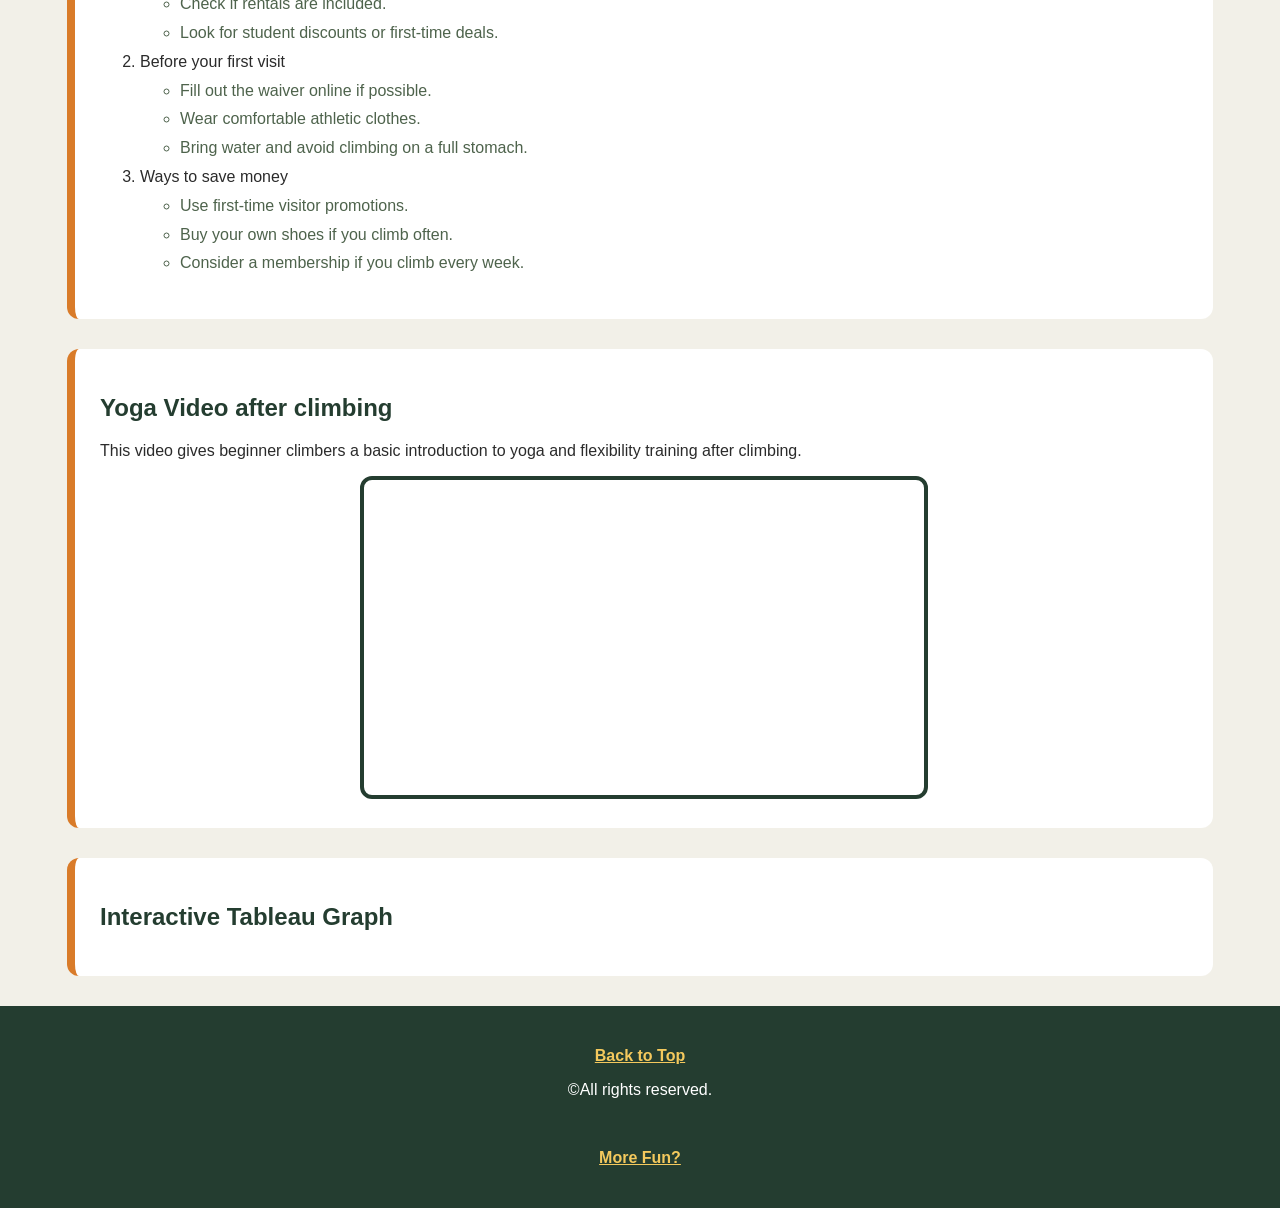
==== commit 4dc4b8d5: "Update index.html" ====
--- a/index.html
+++ b/index.html
@@ -201,6 +201,8 @@
     </div>
     <div class="footer">
         <p><a href="#top">Back to Top</a></p>
+        <p>&copy;All rights reserved.</p><br>
+        <p><a href="route-planner-app.html">More Fun?</a></p>
     </div>
 </body>
 </html>
